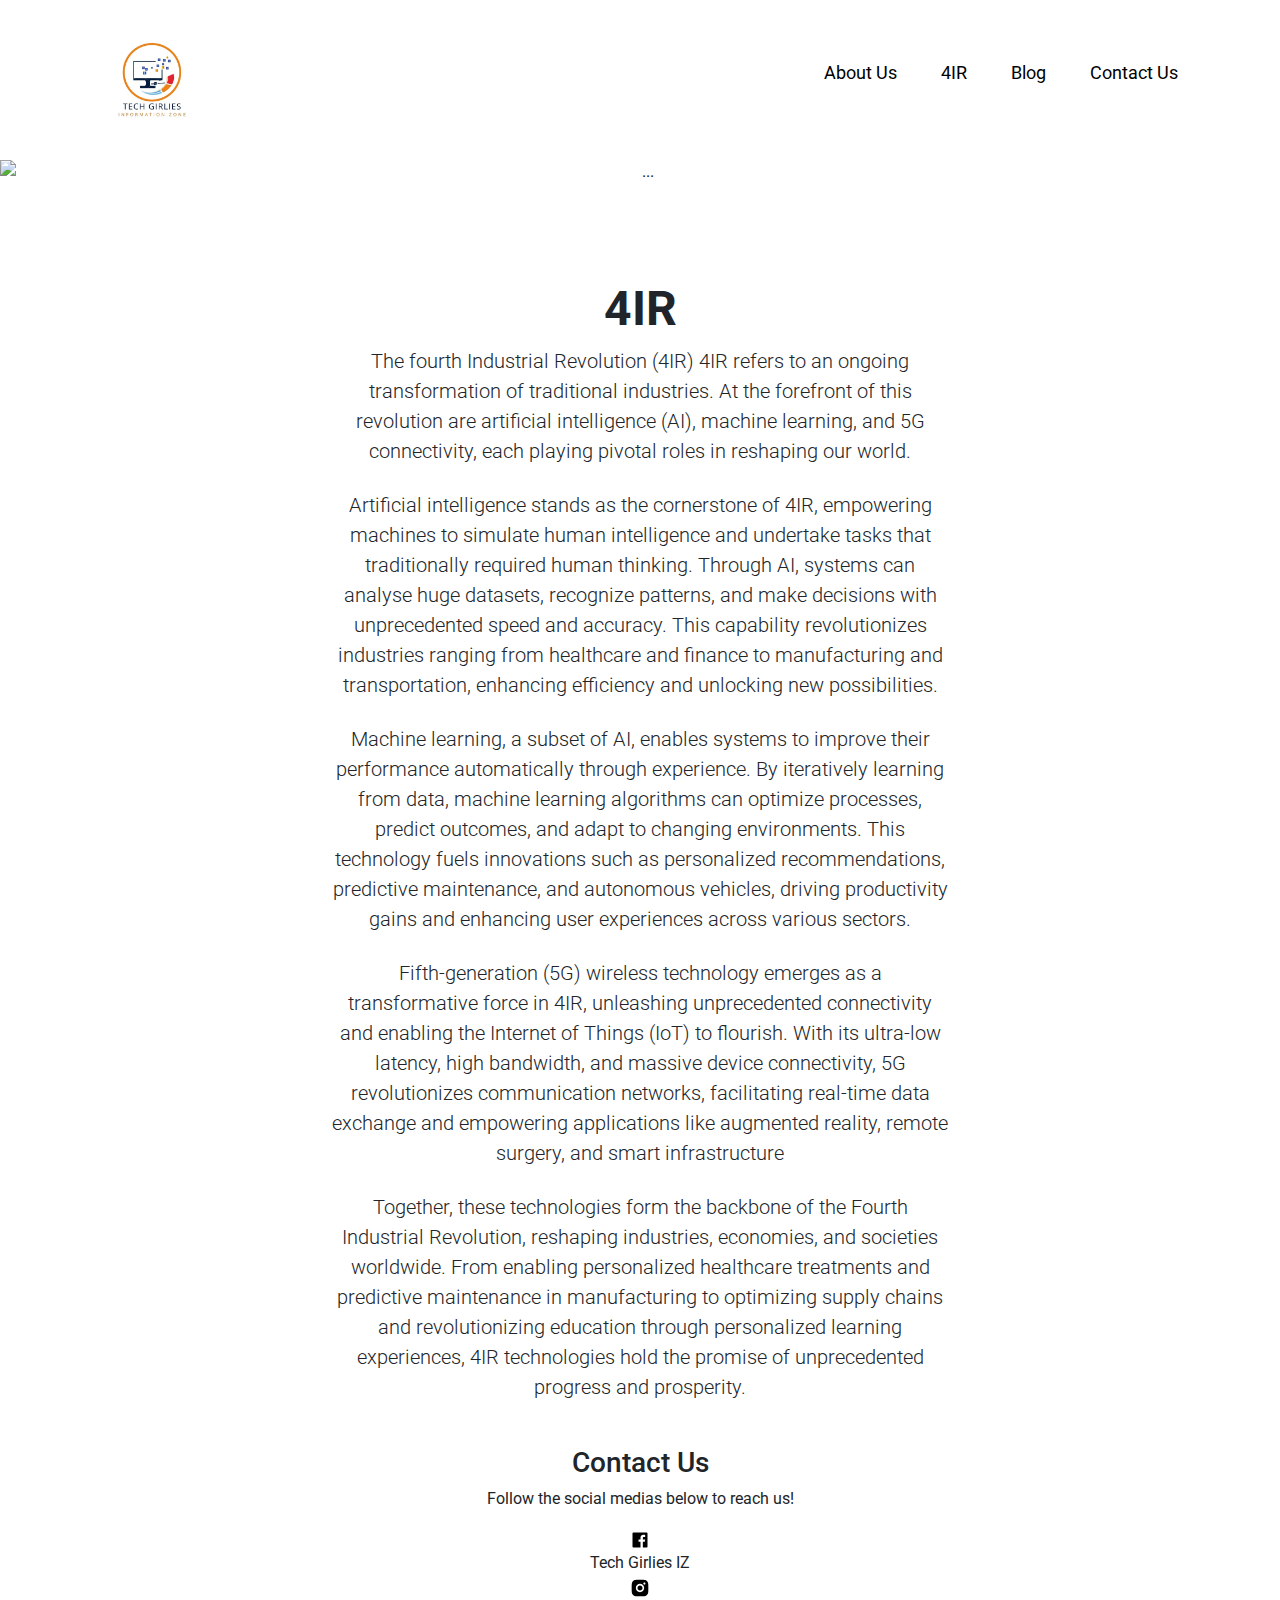
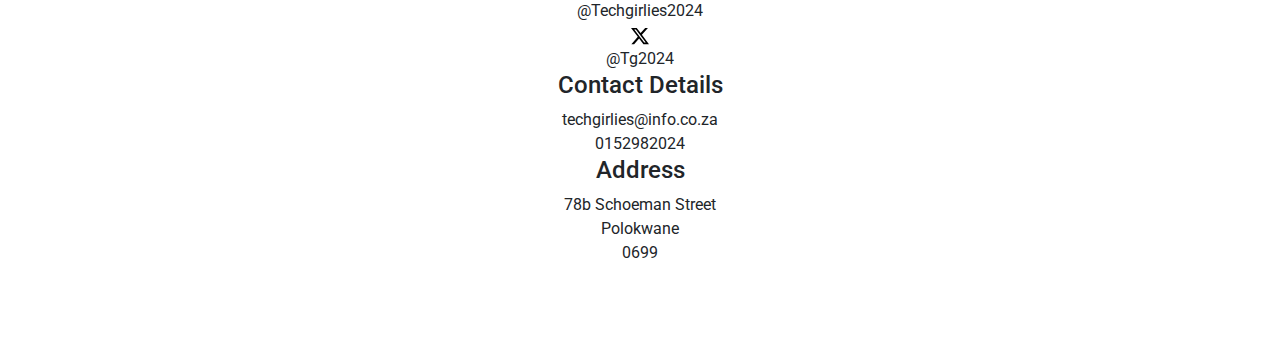
==== index updated.html @ 9f2ea06d "update" ====
<!DOCTYPE html>
<html lang="en">
<head>
    <meta charset="UTF-8">
    <meta name="viewport" content="width=device-width, initial-scale=1.0">
    <title>Tech Girlies</title>
    <link rel="stylesheet" href="styles.css">

    <!--Favicon-->
 <link rel="apple-touch-icon" sizes="180x180" href="/apple-touch-icon.png">
<link rel="icon" type="image/png" sizes="32x32" href="/favicon-32x32.png">
<link rel="icon" type="image/png" sizes="16x16" href="/favicon-16x16.png">
<link rel="manifest" href="/site.webmanifest">

    <!--Bootstrap-->
    <link href="https://cdn.jsdelivr.net/npm/bootstrap@5.3.3/dist/css/bootstrap.min.css" rel="stylesheet" integrity="sha384-QWTKZyjpPEjISv5WaRU9OFeRpok6YctnYmDr5pNlyT2bRjXh0JMhjY6hW+ALEwIH" crossorigin="anonymous">

    <!--Google Fonts-->
    <link rel="preconnect" href="https://fonts.googleapis.com">
<link rel="preconnect" href="https://fonts.gstatic.com" crossorigin>
<link href="https://fonts.googleapis.com/css2?family=Roboto:ital,wght@0,100;0,300;0,400;0,500;0,700;0,900;1,100;1,300;1,400;1,500;1,700;1,900&display=swap" rel="stylesheet">

</head>
<body>

<div id="header">
    <!--NavBar-->
    <div class="container">
        <nav>
            <img src="./Media/image0.jpeg" class="logo" alt="Logo Image"> <!--please insert the icon logo in the img src"-->
            <ul>
                <li><a href="#">About Us</a></li>
                <li><a href="#">4IR</a></li>
                <li><a href="#">Blog</a></li>
                <li><a href="#">Contact Us</a></li>
            </ul>
        </nav>
    </div>


    <!--Carousel/ Slideshow-->
<center>
    <div id="carouselExampleControls" class="carousel slide" data-bs-ride="carousel">
        <div class="carousel-inner">
          <div class="carousel-item active">
            <img src="..." class="d-block w-100" alt="...">
          </div>
          <div class="carousel-item">
            <img src="..." class="d-block w-100" alt="...">
          </div>
          <div class="carousel-item">
            <img src="..." class="d-block w-100" alt="...">
          </div>
        </div>
        <button class="carousel-control-prev" type="button" data-bs-target="#carouselExampleControls" data-bs-slide="prev">
          <span class="carousel-control-prev-icon" aria-hidden="true"></span>
          <span class="visually-hidden">Previous</span>
        </button>
        <button class="carousel-control-next" type="button" data-bs-target="#carouselExampleControls" data-bs-slide="next">
          <span class="carousel-control-next-icon" aria-hidden="true"></span>
          <span class="visually-hidden">Next</span>
        </button>
      </div>
    </div>
</center>

<!--4IR Content-->
<div class="px-4 py-5 my-5 text-center">
    <h1 class="display-5 fw-bold">4IR</h1>
    <div class="col-lg-6 mx-auto">
      <p class="lead mb-4">The fourth Industrial Revolution (4IR)
        4IR refers to an ongoing transformation of traditional industries. At the forefront of this revolution are artificial intelligence (AI), machine learning, and 5G connectivity, each playing pivotal roles in reshaping our world.
        </p>
      <p class="lead mb-4">
        Artificial intelligence stands as the cornerstone of 4IR, empowering machines to simulate human intelligence and undertake tasks that traditionally required human thinking. Through AI, systems can analyse huge datasets, recognize patterns, and make decisions with unprecedented speed and accuracy. This capability revolutionizes industries ranging from healthcare and finance to manufacturing and transportation, enhancing efficiency and unlocking new possibilities.
        </p>
      <p class="lead mb-4">
        Machine learning, a subset of AI, enables systems to improve their performance automatically through experience. By iteratively learning from data, machine learning algorithms can optimize processes, predict outcomes, and adapt to changing environments. This technology fuels innovations such as personalized recommendations, predictive maintenance, and autonomous vehicles, driving productivity gains and enhancing user experiences across various sectors.
        </p>
      <p class="lead mb-4">
        Fifth-generation (5G) wireless technology emerges as a transformative force in 4IR, unleashing unprecedented connectivity and enabling the Internet of Things (IoT) to flourish. With its ultra-low latency, high bandwidth, and massive device connectivity, 5G revolutionizes communication networks, facilitating real-time data exchange and empowering applications like augmented reality, remote surgery, and smart infrastructure
        </p>
      <p class="lead mb-4">Together, these technologies form the backbone of the Fourth Industrial Revolution, reshaping industries, economies, and societies worldwide. From enabling personalized healthcare treatments and predictive maintenance in manufacturing to optimizing supply chains and revolutionizing education through personalized learning experiences, 4IR technologies hold the promise of unprecedented progress and prosperity.</p>
      <div class="d-grid gap-2 d-sm-flex justify-content-sm-center">
    </div>
  </div>


  <!--Footer-->
  <div class="container">

  </div>

</body>

<footer>
  <link rel="stylesheet" href="./index.css">
    
  <h3>Contact Us</h3>
  <p>Follow the social medias below to reach us!</p>

  <img src="./Media/Social Media/facebook-box-fill.svg" id="FB"><div>Tech Girlies IZ</div>
  <img src="./Media/Social Media/instagram-fill.svg" id="IG"><div>@Techgirlies2024</div>
  <img src="./Media/Social Media/twitter-x-fill.svg" id="X"><div>@Tg2024</div>

  
      <h4>Contact Details</h4><div>techgirlies@info.co.za<div>0152982024</div>

      <h4>Address</h4><div>78b Schoeman Street<div>Polokwane<div>0699</div>


</footer>

</html>
---- styles.css ----
*{
    margin: 0;
    padding: 0;
    font-family: "Roboto", sans-serif;
    font-weight: 400;
    background-color: #ffffff;
    font-style: normal;
    box-sizing: border-box;
}

.container{
    padding: 10px 10%;
}

nav{
    display: flex;
    align-items: center;
    justify-content: space-between;
    flex-wrap: wrap;
}

.logo{
    width: 140px;
}

nav ul li{
    display: inline-block;
    list-style: none;
    margin: 10px 20px;
}

nav ul li a{
    color: #000000;
    text-decoration: none;
    font-size: 18px;
    position: relative;
}

nav ul li a::after{
    content: '';
    width: 0;
    height: 3px;
    background: #FC5404;
    position: absolute;
    left: 0;
    bottom: -6px;
    transition: 0.5s;
}

nav ul li a:hover::after{
    width: 100%;
}
---- index.css ----
/*Style for icons*/

#FB {height: 20px; width: 30px;
}

#IG {height: 20px; width: 30px;}

#X {height: 20px; width: 30px;}
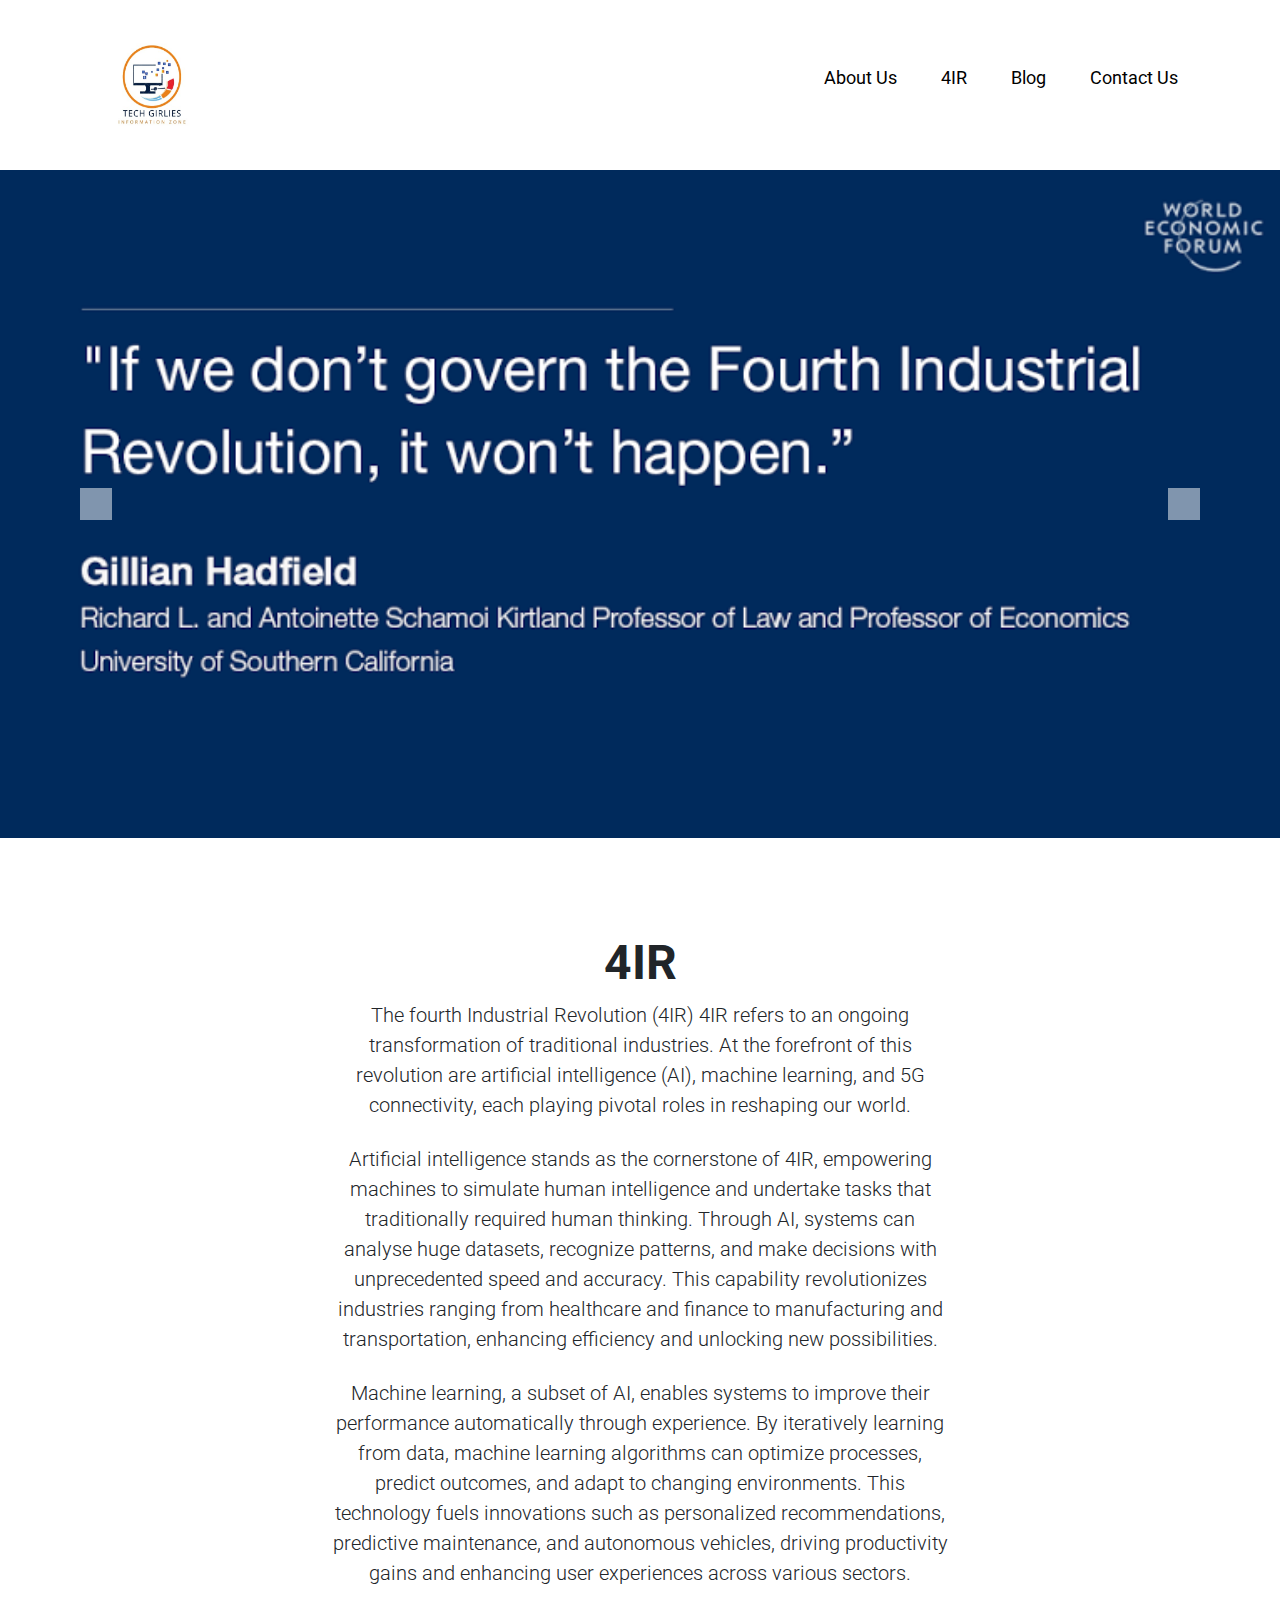
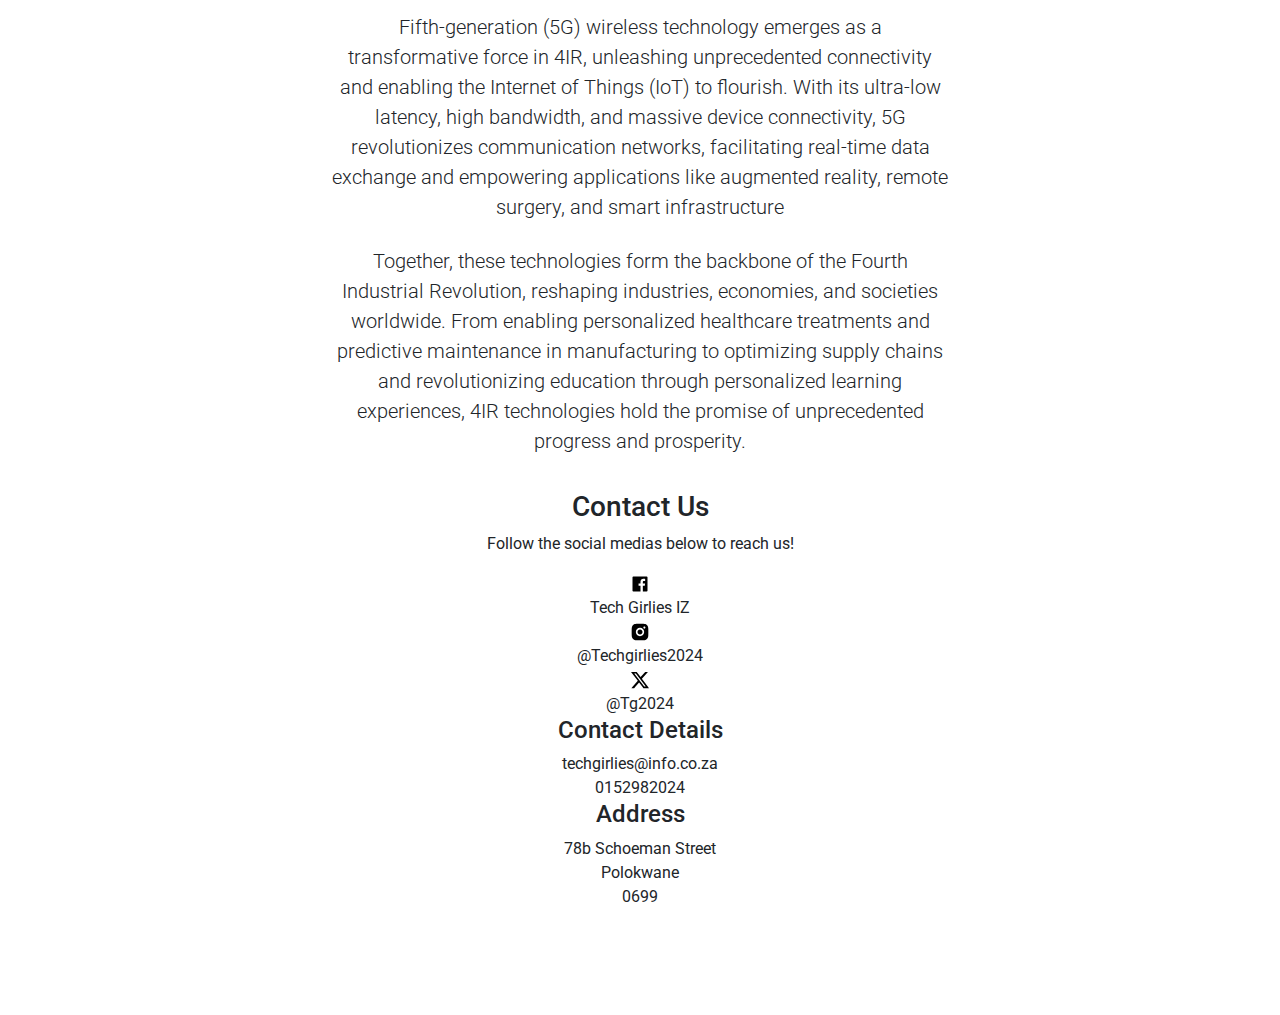
==== commit 85547848: "Updated index.html" ====
--- a/index updated.html
+++ b/index updated.html
@@ -27,7 +27,7 @@
     <!--NavBar-->
     <div class="container">
         <nav>
-            <img src="./Media/image0.jpeg" class="logo" alt="Logo Image"> <!--please insert the icon logo in the img src"-->
+            <img src="./Media/logo1.jpeg" class="logo" alt="Logo Image" height="150" width="150"> <!--please insert the icon logo in the img src"-->
             <ul>
                 <li><a href="#">About Us</a></li>
                 <li><a href="#">4IR</a></li>
@@ -39,17 +39,16 @@
 
 
     <!--Carousel/ Slideshow-->
-<center>
     <div id="carouselExampleControls" class="carousel slide" data-bs-ride="carousel">
         <div class="carousel-inner">
           <div class="carousel-item active">
-            <img src="..." class="d-block w-100" alt="...">
+            <img src="./Media/quote1.png" class="d-block w-100" alt="...">
           </div>
           <div class="carousel-item">
-            <img src="..." class="d-block w-100" alt="...">
+            <img src="./Media/quote2.jpeg" class="d-block w-100" alt="...">
           </div>
           <div class="carousel-item">
-            <img src="..." class="d-block w-100" alt="...">
+            <img src="./Media/quote3.jpeg" class="d-block w-100" alt="...">
           </div>
         </div>
         <button class="carousel-control-prev" type="button" data-bs-target="#carouselExampleControls" data-bs-slide="prev">
@@ -62,7 +61,6 @@
         </button>
       </div>
     </div>
-</center>
 
 <!--4IR Content-->
 <div class="px-4 py-5 my-5 text-center">
@@ -89,26 +87,24 @@
   <!--Footer-->
   <div class="container">
 
+    <footer>
+      <link rel="stylesheet" href="./index.css">
+        
+      <h3>Contact Us</h3>
+      <p>Follow the social medias below to reach us!</p>
+    
+      <img src="./Media/Social Media/facebook-box-fill.svg" id="FB"><div>Tech Girlies IZ</div>
+      <img src="./Media/Social Media/instagram-fill.svg" id="IG"><div>@Techgirlies2024</div>
+      <img src="./Media/Social Media/twitter-x-fill.svg" id="X"><div>@Tg2024</div>
+    
+      
+          <h4>Contact Details</h4><div>techgirlies@info.co.za<div>0152982024</div>
+    
+          <h4>Address</h4><div>78b Schoeman Street<div>Polokwane<div>0699</div>
+    
+    
+    </footer>
   </div>
 
 </body>
-
-<footer>
-  <link rel="stylesheet" href="./index.css">
-    
-  <h3>Contact Us</h3>
-  <p>Follow the social medias below to reach us!</p>
-
-  <img src="./Media/Social Media/facebook-box-fill.svg" id="FB"><div>Tech Girlies IZ</div>
-  <img src="./Media/Social Media/instagram-fill.svg" id="IG"><div>@Techgirlies2024</div>
-  <img src="./Media/Social Media/twitter-x-fill.svg" id="X"><div>@Tg2024</div>
-
-  
-      <h4>Contact Details</h4><div>techgirlies@info.co.za<div>0152982024</div>
-
-      <h4>Address</h4><div>78b Schoeman Street<div>Polokwane<div>0699</div>
-
-
-</footer>
-
 </html>